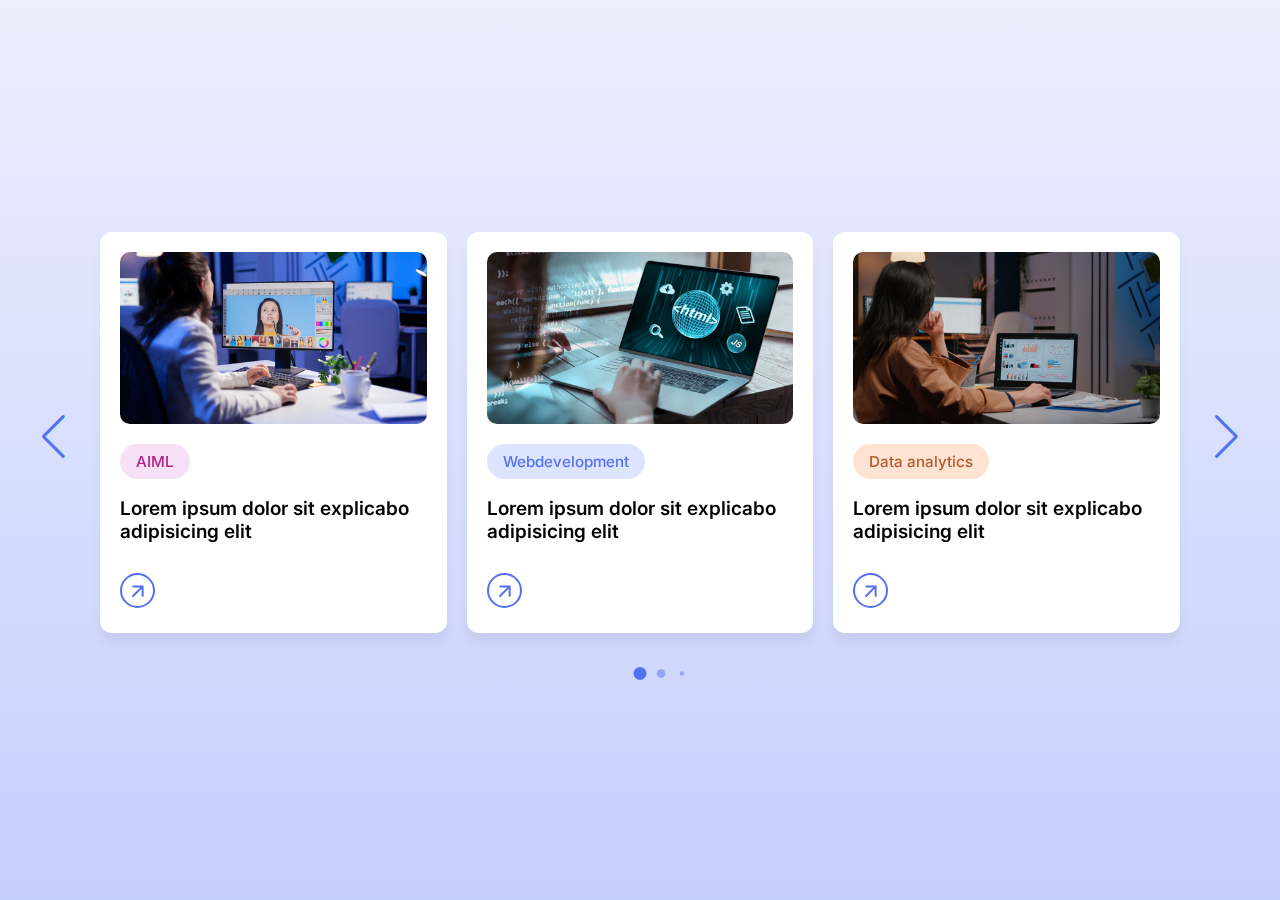
==== card.html @ f064905e "Added files" ====
<!DOCTYPE html>
<html lang="en">
<head>
  <meta charset="UTF-8">
  <meta name="viewport" content="width=device-width, initial-scale=1.0">
  <title>Domains</title>
  <link rel="stylesheet" href="https://fonts.googleapis.com/css2?family=Material+Symbols+Rounded:opsz,wght,FILL,GRAD@24,400,0,0" />
  <link rel="stylesheet" href="https://cdn.jsdelivr.net/npm/swiper@11/swiper-bundle.min.css">
  <link rel="stylesheet" href="card.css">
</head>
<body>
  <div class="container swiper">
    <div class="card-wrapper">
      <ul class="card-list swiper-wrapper">
        <li class="card-item swiper-slide">
          <a href="#" class="card-link">
            <img src="images/designer.png" alt="Card Image" class="card-image">
            <p class="badge badge-designer">AIML</p>
            <h2 class="card-title">Lorem ipsum dolor sit explicabo adipisicing elit</h2>
            <button class="card-button material-symbols-rounded">arrow_forward</button>
          </a>
        </li>
        <li class="card-item swiper-slide">
          <a href="#" class="card-link">
            <img src="images/developer.png" alt="Card Image" class="card-image">
            <p class="badge badge-developer">Webdevelopment</p>
            <h2 class="card-title">Lorem ipsum dolor sit explicabo adipisicing elit</h2>
            <button class="card-button material-symbols-rounded">arrow_forward</button>
          </a>
        </li>
        <li class="card-item swiper-slide">
          <a href="#" class="card-link">
            <img src="images/marketer.png" alt="Card Image" class="card-image">
            <p class="badge badge-marketer">Data analytics</p>
            <h2 class="card-title">Lorem ipsum dolor sit explicabo adipisicing elit</h2>
            <button class="card-button material-symbols-rounded">arrow_forward</button>
          </a>
        </li>
        <li class="card-item swiper-slide">
          <a href="#" class="card-link">
            <img src="images/gamer.png" alt="Card Image" class="card-image">
            <p class="badge badge-gamer">Gamer</p>
            <h2 class="card-title">Lorem ipsum dolor sit explicabo adipisicing elit</h2>
            <button class="card-button material-symbols-rounded">arrow_forward</button>
          </a>
        </li>
        <li class="card-item swiper-slide">
          <a href="#" class="card-link">
            <img src="images/editor.png" alt="Card Image" class="card-image">
            <p class="badge badge-editor">Editor</p>
            <h2 class="card-title">Lorem ipsum dolor sit explicabo adipisicing elit</h2>
            <button class="card-button material-symbols-rounded">arrow_forward</button>
          </a>
        </li>
      </ul>

      <div class="swiper-pagination"></div>

      <div class="swiper-slide-button swiper-button-prev"></div>
      <div class="swiper-slide-button swiper-button-next"></div>
    </div>
  </div>

  <script src="https://cdn.jsdelivr.net/npm/swiper@11/swiper-bundle.min.js"></script>

  <script src="card.js"></script>
</body>
</html>
---- card.css ----
@import url('https://fonts.googleapis.com/css2?family=Inter:opsz,wght@14..32,100..900&display=swap');

* {
  margin: 0;
  padding: 0;
  box-sizing: border-box;
  font-family: "Inter", sans-serif;
}

body {
  display: flex;
  align-items: center;
  justify-content: center;
  min-height: 100vh;
  background: linear-gradient(#ECEFFE, #C5CFFC);
}

.card-wrapper {
  max-width: 1100px;
  margin: 0 60px 35px;
  padding: 20px 10px;
  overflow: hidden;
}

.card-list .card-item {
  list-style: none;
}

.card-list .card-item .card-link {
  display: block;
  background: #fff;
  padding: 18px;
  user-select: none;
  border-radius: 12px;
  text-decoration: none;
  border: 2px solid transparent;
  box-shadow: 0 10px 10px rgba(0, 0, 0, 0.05);
  transition: 0.2s ease;
}

.card-list .card-item .card-link:active {
  cursor: grabbing;
}

.card-list .card-item .card-link:hover {
  border-color: #5372F0;
}

.card-list .card-link .card-image {
  width: 100%;
  border-radius: 10px;
  aspect-ratio: 16 / 9;
  object-fit: cover;
}

.card-list .card-link .badge {
  color: #5372F0;
  width: fit-content;
  padding: 8px 16px;
  font-size: 0.95rem;
  border-radius: 50px;
  font-weight: 500;
  background: #DDE4FF;
  margin: 16px 0 18px;
}

.card-list .card-link .badge-designer {
  color: #B22485;
  background: #F7DFF5;
}

.card-list .card-link .badge-marketer {
  color: #B25A2B;
  background: #FFE3D2;
}

.card-list .card-link .badge-gamer {
  color: #205C20;
  background: #D6F8D6;
}

.card-list .card-link .badge-editor {
  color: #856404;
  background: #fff3cd;
}

.card-list .card-link .card-title {
  color: #000;
  font-size: 1.19rem;
  font-weight: 600;
}

.card-list .card-link .card-button {
  height: 35px;
  width: 35px;
  color: #5372F0;
  margin: 30px 0 5px;
  background: none;
  cursor: pointer;
  border-radius: 50%;
  border: 2px solid #5372F0;
  transform: rotate(-45deg);
  transition: 0.4s ease;
}

.card-list .card-link:hover .card-button {
  color: #fff;
  background: #5372F0;
}

.card-wrapper .swiper-pagination-bullet {
  height: 13px;
  width: 13px;
  opacity: 0.5;
  background: #5372F0;
}

.card-wrapper .swiper-pagination-bullet-active {
  opacity: 1;
}

.card-wrapper .swiper-slide-button {
  color: #5372F0;
  margin-top: -35px;
}

@media (max-width: 768px) {
  .card-wrapper {
    margin: 0 10px 25px;
  }

  .card-wrapper .swiper-slide-button {
    display: none;
  }
}
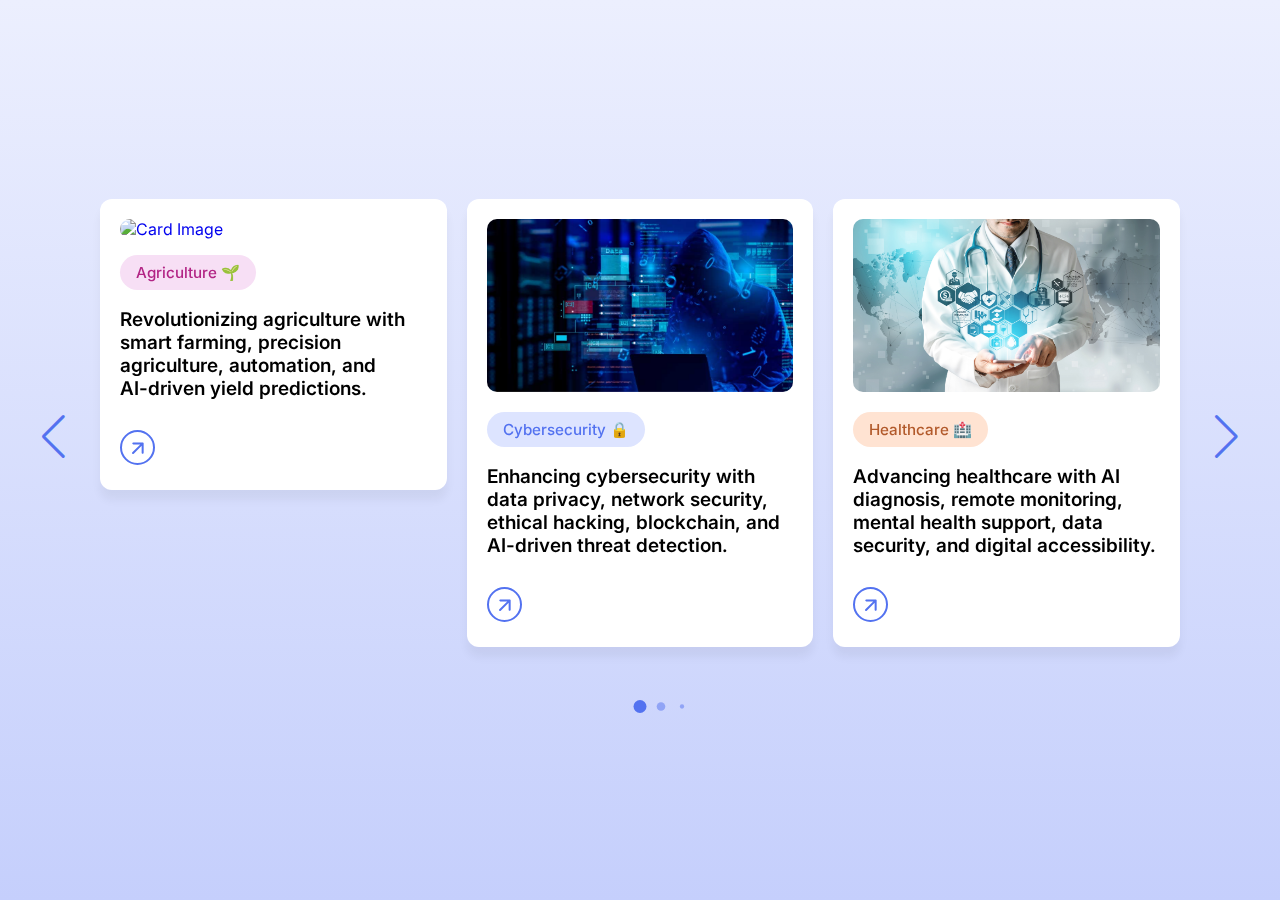
==== commit 7e3e55e8: "Commiting the domains" ====
--- a/card.html
+++ b/card.html
@@ -14,41 +14,45 @@
       <ul class="card-list swiper-wrapper">
         <li class="card-item swiper-slide">
           <a href="#" class="card-link">
-            <img src="images/designer.png" alt="Card Image" class="card-image">
-            <p class="badge badge-designer">AIML</p>
-            <h2 class="card-title">Lorem ipsum dolor sit explicabo adipisicing elit</h2>
+            <img src="images/agri.png" alt="Card Image" class="card-image">
+            <p class="badge badge-designer">Agriculture 🌱            </p>
+            <h2 class="card-title">Revolutionizing agriculture with smart farming, precision agriculture, automation, and <br>AI-driven yield predictions.
+            </h2>
             <button class="card-button material-symbols-rounded">arrow_forward</button>
           </a>
         </li>
         <li class="card-item swiper-slide">
           <a href="#" class="card-link">
-            <img src="images/developer.png" alt="Card Image" class="card-image">
-            <p class="badge badge-developer">Webdevelopment</p>
-            <h2 class="card-title">Lorem ipsum dolor sit explicabo adipisicing elit</h2>
+            <img src="images/cybersecurity.png" alt="Card Image" class="card-image">
+            <p class="badge badge-developer">Cybersecurity 🔒            </p>
+            <h2 class="card-title">Enhancing cybersecurity with data privacy, network security, ethical hacking, blockchain, and AI-driven threat detection.</h2>
             <button class="card-button material-symbols-rounded">arrow_forward</button>
           </a>
         </li>
         <li class="card-item swiper-slide">
           <a href="#" class="card-link">
-            <img src="images/marketer.png" alt="Card Image" class="card-image">
-            <p class="badge badge-marketer">Data analytics</p>
-            <h2 class="card-title">Lorem ipsum dolor sit explicabo adipisicing elit</h2>
+            <img src="images/health.png" alt="Card Image" class="card-image">
+            <p class="badge badge-marketer">Healthcare 🏥
+            </p>
+            <h2 class="card-title">Advancing healthcare with AI diagnosis, remote monitoring, mental health support, data security, and digital accessibility.</h2>
             <button class="card-button material-symbols-rounded">arrow_forward</button>
           </a>
         </li>
         <li class="card-item swiper-slide">
           <a href="#" class="card-link">
-            <img src="images/gamer.png" alt="Card Image" class="card-image">
-            <p class="badge badge-gamer">Gamer</p>
-            <h2 class="card-title">Lorem ipsum dolor sit explicabo adipisicing elit</h2>
+            <img src="images/iot.png" alt="Card Image" class="card-image">
+            <p class="badge badge-gamer">Internet of Things (IoT) 🌐
+            </p>
+            <h2 class="card-title">Innovating with IoT in smart cities, home automation, industry, environment, and real-time analytics.</h2>
             <button class="card-button material-symbols-rounded">arrow_forward</button>
           </a>
         </li>
         <li class="card-item swiper-slide">
           <a href="#" class="card-link">
-            <img src="images/editor.png" alt="Card Image" class="card-image">
-            <p class="badge badge-editor">Editor</p>
-            <h2 class="card-title">Lorem ipsum dolor sit explicabo adipisicing elit</h2>
+            <img src="images/studentinnovaation.png" alt="Card Image" class="card-image">
+            <p class="badge badge-editor">Student Innovation 💡 & Miscellaneous 🎓
+            </p>
+            <h2 class="card-title">Empowering creativity with solutions in edtech, sustainability, automation, accessibility</h2>
             <button class="card-button material-symbols-rounded">arrow_forward</button>
           </a>
         </li>
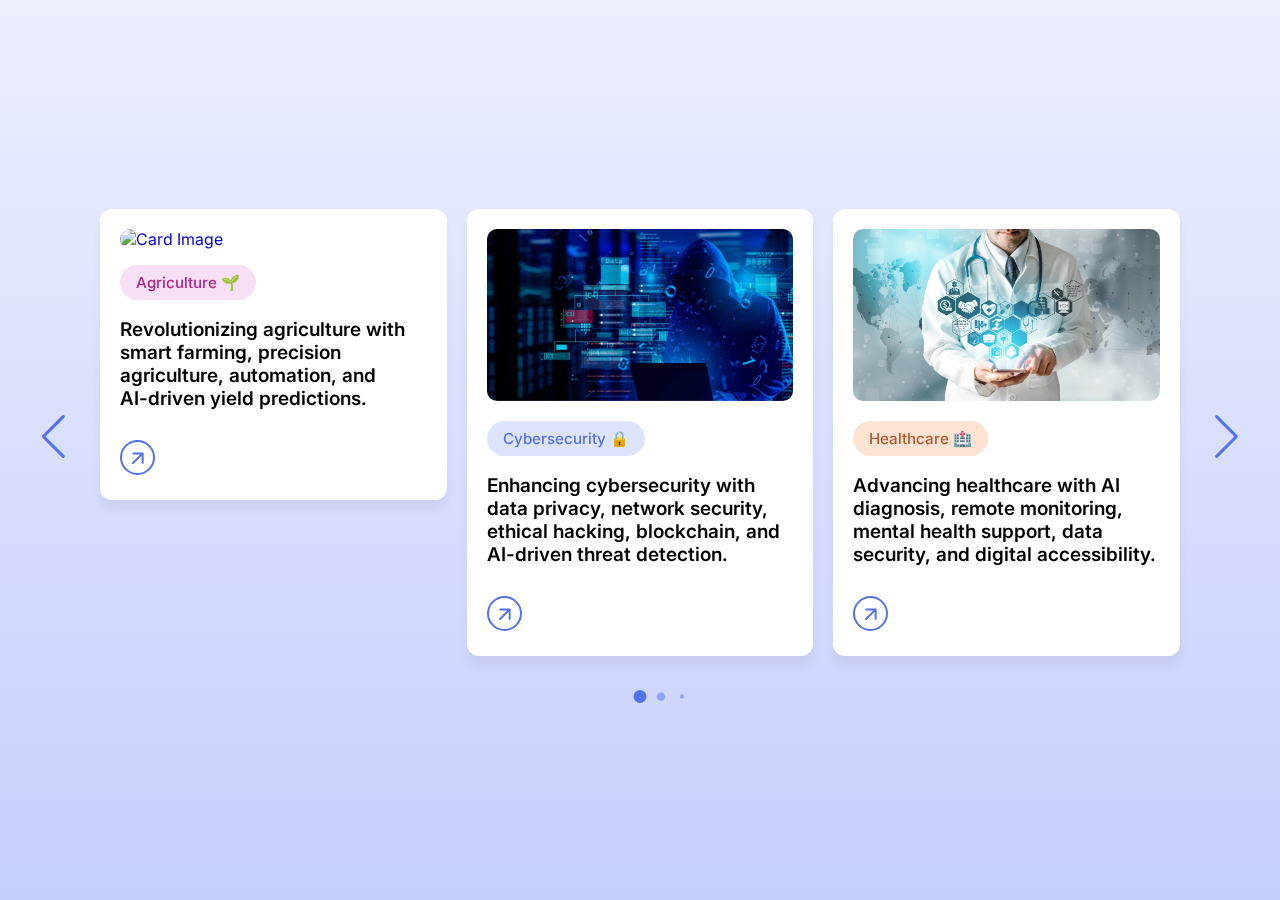
==== commit 7b06bb0d: "Card Components updated" ====
--- a/card.html
+++ b/card.html
@@ -50,9 +50,9 @@
         <li class="card-item swiper-slide">
           <a href="#" class="card-link">
             <img src="images/studentinnovaation.png" alt="Card Image" class="card-image">
-            <p class="badge badge-editor">Student Innovation 💡 & Miscellaneous 🎓
+            <p class="badge badge-editor">Student Innovation 💡
             </p>
-            <h2 class="card-title">Empowering creativity with solutions in edtech, sustainability, automation, accessibility</h2>
+            <h2 class="card-title">Empowering creativity with solutions in edtech, sustainability, automation, accessibility, and beyond.</h2>
             <button class="card-button material-symbols-rounded">arrow_forward</button>
           </a>
         </li>
